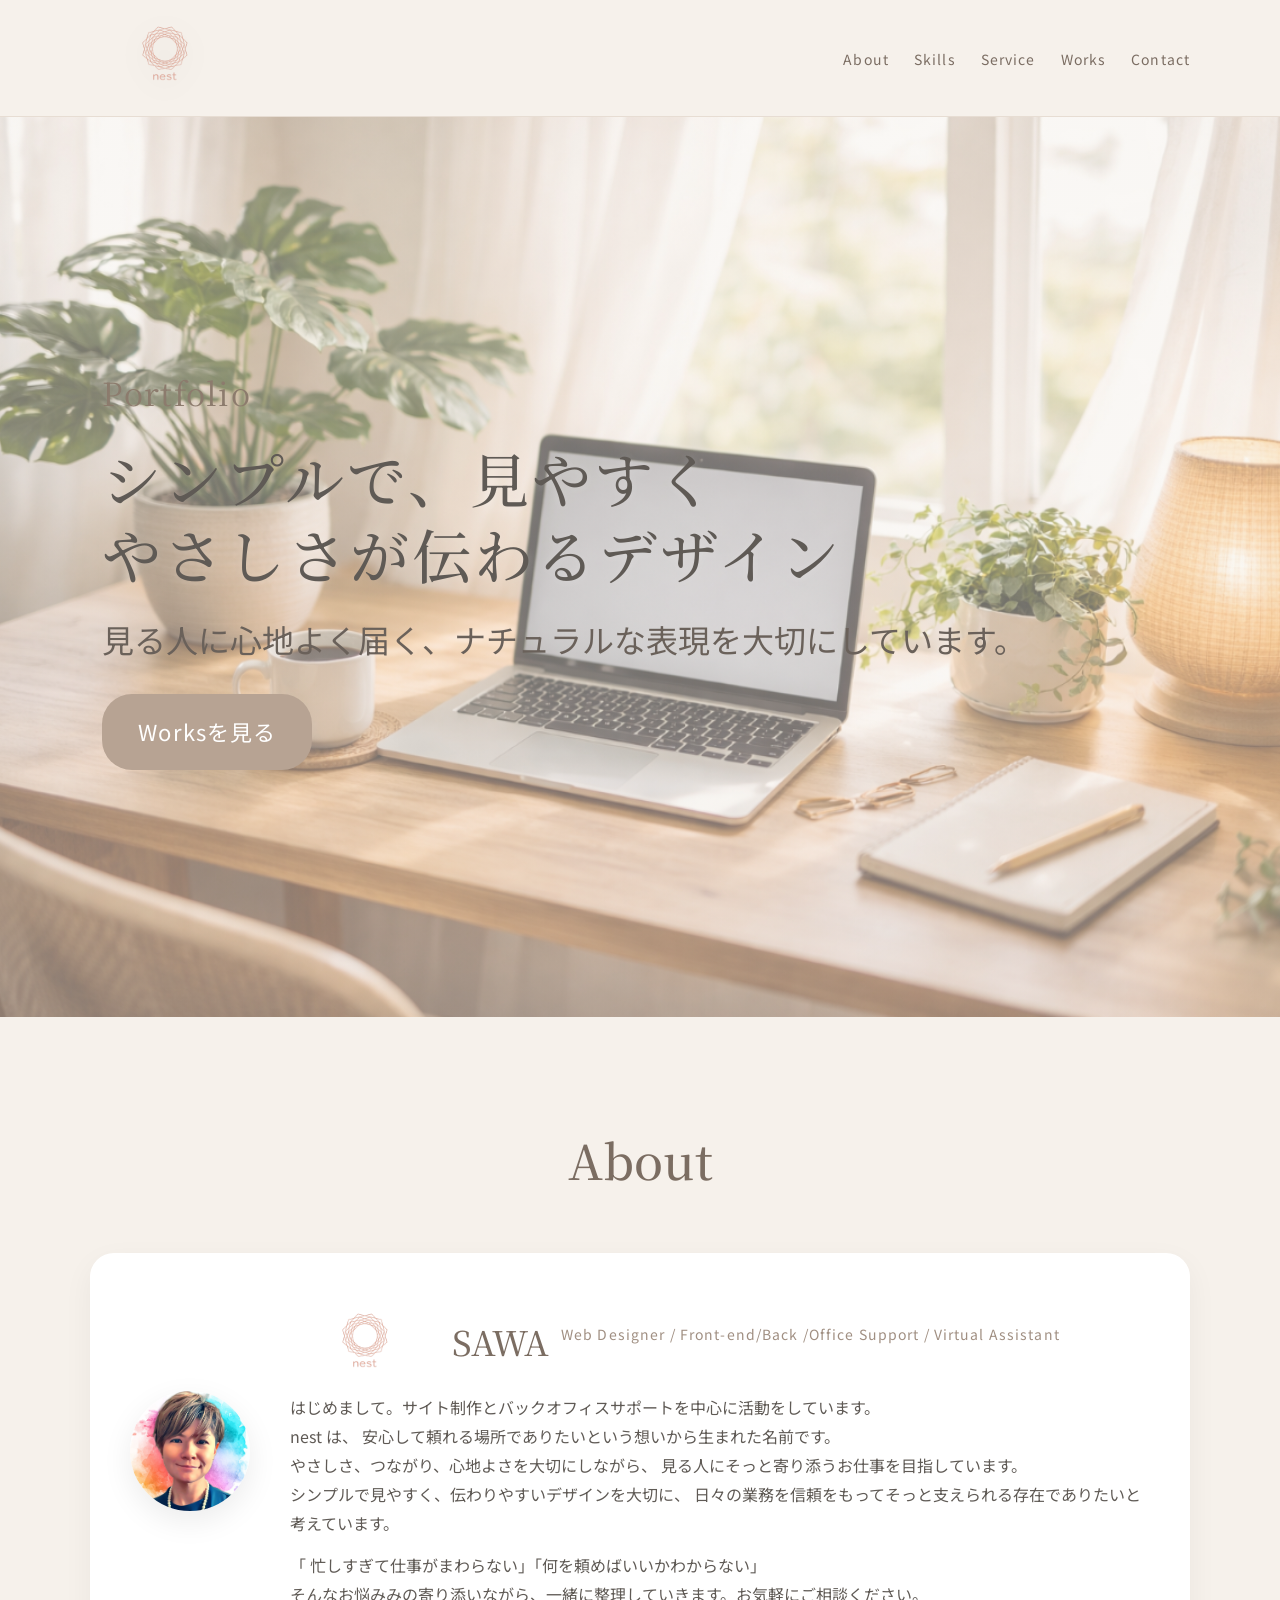
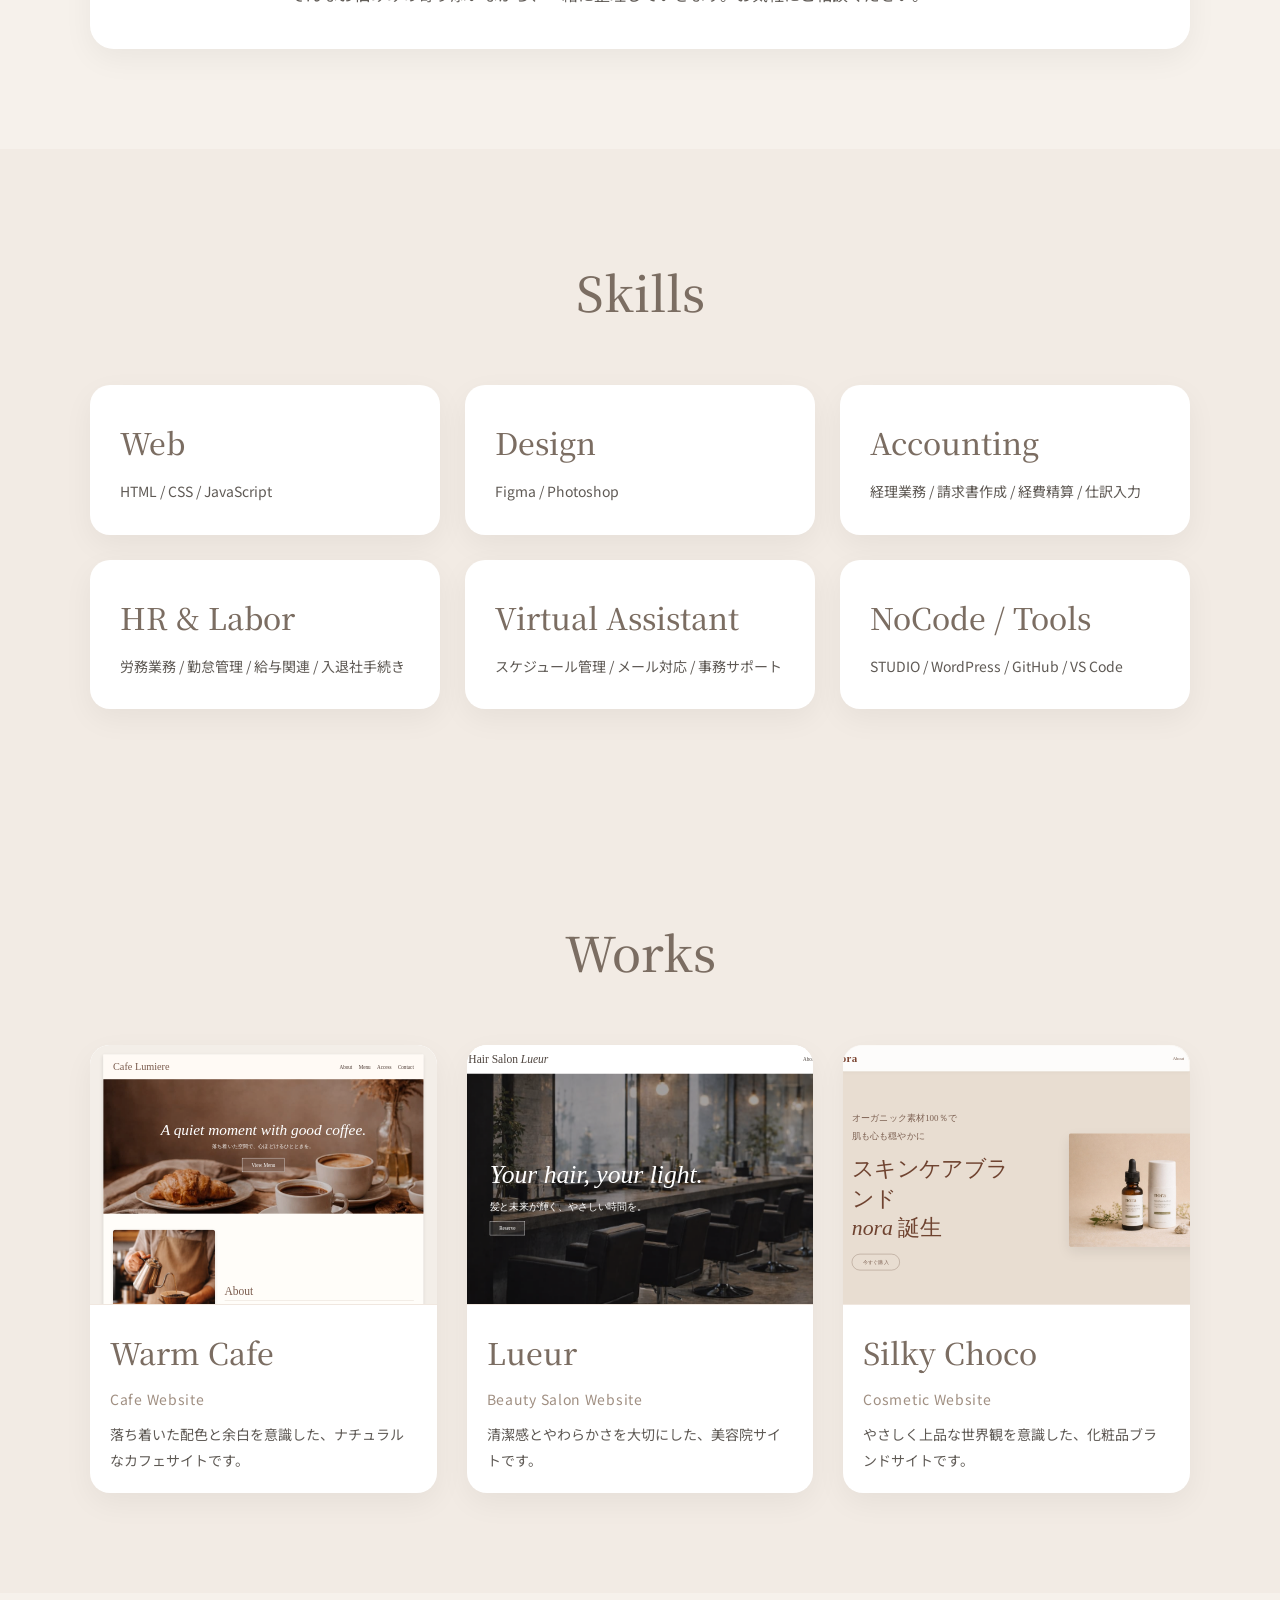
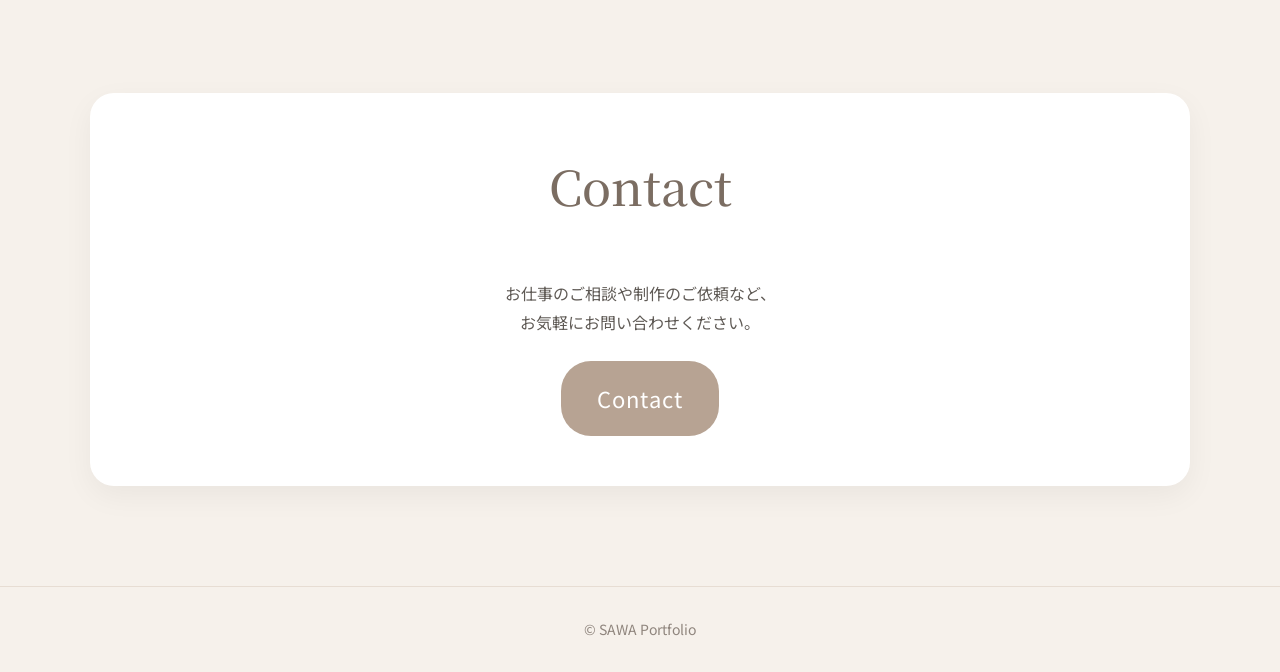
==== portfolio/index.html @ 620e0c81 "portfolioアップロード" ====
<!DOCTYPE html>
<html lang="ja">
<head>
  <meta charset="UTF-8">
  <meta name="viewport" content="width=device-width, initial-scale=1.0">
  <title>SAWA Portfolio</title>
  <meta name="description" content="Webデザインとサイト制作、バックオフィスサポートを中心に活動するSAWAのポートフォリオサイトです。何をつくりたいかわからないお悩みにも寄り添い、一緒に形にしていきます。">

  <link rel="preconnect" href="https://fonts.googleapis.com">
  <link rel="preconnect" href="https://fonts.gstatic.com" crossorigin>
  <link href="https://fonts.googleapis.com/css2?family=Noto+Serif+JP:wght@400;500;600&family=Noto+Sans+JP:wght@300;400;500&display=swap" rel="stylesheet">

  <link rel="stylesheet" href="style.css">
</head>
<body>

  <header class="header">
    <div class="container header-inner">
      <a href="index.html" class="logo">
      <img src="images/logo.png" alt="nestロゴ">
</a>

      <nav>
        <ul class="nav">
          <li><a href="#about">About</a></li>
          <li><a href="#skills">Skills</a></li>
          <li><a href="#service">Service</a></li>
          <li><a href="#works">Works</a></li>
          <li><a href="#contact">Contact</a></li>
        </ul>
      </nav>
    </div>
  </header>

  <main>
    <section class="hero fade">
      <div class="container hero-inner">
        <div class="hero-copy">
          <p class="hero-label">Portfolio</p>

          <h1 class="hero-title fade-up delay-2">
            シンプルで、見やすく<br>  
            やさしさが伝わるデザイン
          </h1>

          <p class="hero-message fade-up delay-3">
            見る人に心地よく届く、ナチュラルな表現を大切にしています。
          </p>

          <a href="#works" class="button fade-up delay-4">Worksを見る</a>
        </div>
      </div>
    </section>

    <section id="about" class="section fade">
      <div class="container">
        <h2 class="section-title">About</h2>

        <div class="about-box">
          <div class="about-image">
            <img src="images/profile.jpg" alt="SAWAのプロフィール写真">
          </div>

          <div class="about-text">
           <div class="name-row">
             <img src="images/logo.png" class="name-logo">
            <h3 class="profile-name">SAWA</h3>
            <p class="profile-role">Web Designer / Front-end/Back /Office Support / Virtual Assistant</p>
            </div>
            <p>
              はじめまして。サイト制作とバックオフィスサポートを中心に活動をしています。
            </p>
        <div class="brand-concept">
         <p class="brand-text">
         <span class="brand-name">nest</span> は、  
          安心して頼れる場所でありたいという想いから生まれた名前です。<br>  
          やさしさ、つながり、心地よさを大切にしながら、
         見る人にそっと寄り添うお仕事を目指しています。
            </p>
        </div>

            <p>
              シンプルで見やすく、伝わりやすいデザインを大切に、
              日々の業務を信頼をもってそっと支えられる存在でありたいと考えています。
            </p>

            <p>
             「 忙しすぎて仕事がまわらない」「何を頼めばいいかわからない」<br>
             そんなお悩みみの寄り添いながら、一緒に整理していきます。お気軽にご相談ください。

            </p>
          </div>
        </div>
      </div>
    </section>

    <section id="skills" class="section soft fade">
      <div class="container">
        <h2 class="section-title">Skills</h2>
        <div class="card-grid skills-grid">

  <div class="card">
    <h3>Web</h3>
    <p>HTML / CSS / JavaScript</p>
  </div>

  <div class="card">
    <h3>Design</h3>
    <p>Figma / Photoshop</p>
  </div>

  <div class="card">
    <h3>Accounting</h3>
    <p>経理業務 / 請求書作成 / 経費精算 / 仕訳入力</p>
  </div>

  <div class="card">
    <h3>HR & Labor</h3>
    <p>労務業務 / 勤怠管理 / 給与関連 / 入退社手続き</p>
  </div>

  <div class="card">
    <h3>Virtual Assistant</h3>
    <p>スケジュール管理 / メール対応 / 事務サポート</p>
  </div>

  <div class="card">
    <h3>NoCode / Tools</h3>
    <p>STUDIO / WordPress / GitHub / VS Code</p>
  </div>
  </div>
  </div>
</section>

    <section id="works" class="section soft fade">
      <div class="container">
        <h2 class="section-title">Works</h2>

        <div class="works-grid">
          <a href="cafe.html" class="work">
            <div class="work-frame">
              <iframe src="works/cafe-site/index.html" title="Warm Cafe プレビュー" loading="lazy"></iframe>
             <span class="work-overlay">view Project</span>
            </div>
            <div class="work-body">
              <h3>Warm Cafe</h3>
              <p class="work-category">Cafe Website</p>
              <p class="work-description">
                落ち着いた配色と余白を意識した、ナチュラルなカフェサイトです。
              </p>
            </div>
          </a>

          <a href="beauty.html" class="work work-beauty">
            <div class="work-frame">
              <iframe src="works/beauty-site/index.html" title="Lueur プレビュー" loading="lazy"></iframe>
              <span class="work-overlay">view Project</span>
            </div>
            <div class="work-body">
              <h3>Lueur</h3>
              <p class="work-category">Beauty Salon Website</p>
              <p class="work-description">
                清潔感とやわらかさを大切にした、美容院サイトです。
              </p>
            </div>
          </a>

          <a href="cosmetic.html" class="work work-cosmetic">
            <div class="work-frame">
              <iframe src="works/cosmetic-site/index.html" title="Silky Choco プレビュー" loading="lazy"></iframe>
             <span class="work-overlay">view Project</span>
            </div>
            <div class="work-body">
              <h3>Silky Choco</h3>
              <p class="work-category">Cosmetic Website</p>
              <p class="work-description">
                やさしく上品な世界観を意識した、化粧品ブランドサイトです。
              </p>
            </div>
          </a>
        </div>
      </div>
    </section>

    <section id="contact" class="section fade">
      <div class="container">
        <div class="contact">
          <h2 class="section-title">Contact</h2>

          <p>
            お仕事のご相談や制作のご依頼など、<br>
            お気軽にお問い合わせください。
          </p>

          <a href="mailto:uminokofellows@gmail.com" class="button">Contact</a>
        </div>
      </div>
    </section>
  </main>

  <footer class="footer">
    <div class="container">
      <p>© SAWA Portfolio</p>
    </div>
  </footer>

  <script src="script.js"></script>
</body>
</html>
---- portfolio/style.css ----
* {
  margin: 0;
  padding: 0;
  box-sizing: border-box;
}

html {
  scroll-behavior: smooth;
}

body {
  font-family: "Noto Sans JP", sans-serif;
  background: #f6f1eb;
  color: #5f5a55;
  line-height: 1.8;
}

img {
  width: 100%;
  display: block;
}
.name-row {
  display: flex;
  align-items: center;
  gap: 12px;
}

.name-logo {
  width: 150px;
  height: auto;
}

a {
  text-decoration: none;
  color: inherit;
}

ul {
  list-style: none;
}

iframe {
  display: block;
}

.container {
  width: 90%;
  max-width: 1100px;
  margin: 0 auto;
}

.section {
  padding: 100px 0;
}

.soft {
  background: #f2ebe4;
}

.section-title {
  font-family: "Noto Serif JP", serif;
  font-size: 48px;
  text-align: center;
  color: #7b6d62;
  margin-bottom: 50px;
  font-weight: 500;
}

/* header */
.header {
  background: rgba(246, 241, 235, 0.95);
  border-bottom: 1px solid #e7ddd3;
  position: sticky;
  top: 0;
  z-index: 100;
  backdrop-filter: blur(8px);
  border-bottom: 1px solid #e7ddd3;
}

.header-inner {
  display: flex;
  justify-content: space-between;
  align-items: center;
  padding: 8px 0;
}

.logo {
  font-family: "Noto Serif JP", serif;
  font-size: 28px;
  color: #7b6d62;
}

.about-logo {
  width: 80px;
  margin: 10px 0 20px;
}

.nav {
  display: flex;
  gap: 25px;
}

.nav a {
  position: relative;
  color: #7b6d62;
  font-size: 14px;
  letter-spacing: 0.08em;
}

.nav a::after {
  content: "";
  position: absolute;
  left: 0;
  bottom: -4px;
  width: 0;
  height: 1px;
  background: #7b6d62;
  transition: 0.3s;
}

.nav a:hover::after {
  width: 100%;
}

/* hero */
.hero {
  height: 100vh;
  background:
    linear-gradient(
      rgba(246, 241, 235, 0.45),
      rgba(246, 241, 235, 0.45)
    ),
    url("images/desk.jpg");
  background-size: cover;
  background-position: center;
  display: flex;
  align-items: center;
  animation: heroZoom 18s ease-in-out infinite alternate;
}

.hero-inner {
  width: 100%;
  margin-left: 8%;
}

.hero-copy {
  max-width: 1000px;
  background: none;
  padding: 0;
  border-radius: 0;
}

.hero-label {
  font-family: "Noto Serif JP", serif;
  font-size: 28px;
  color: #8c7b6d;
  letter-spacing: 0.04em;
  margin-bottom: 18px;
}

.hero-title {
  font-family: "Noto Serif JP", serif;
  letter-spacing: 0.05em;
  line-height: : 1.6;
  font-size: 59px;
  line-height: 1.3;
  color: #5f5a55;
  font-weight: 500;
  margin-bottom: 18px;
  text-shadow: 0 1px 8px rgba(255, 255, 255, 0.18);
}

.hero-message {
  font-size: 32px;
  line-height: 1.8;
  color: #6a615a;
  margin-bottom: 26px;
}
.hero-label {
  font-size: 32px;
}



.button {
  display: inline-block;
  background: #b7a393;
  color: #ffffff;
  padding: 18px 36px;
  border-radius: 30px;
  transition: 0.3s;
  letter-spacing: 0.05em;
  transition: 0.3s;
  font-size: 22px;
  
}

.button:hover {
  opacity: 0.85;
}

@keyframes heroZoom {
  0% {
    background-size: 100%;
  }
  100% {
    background-size: 110%;
  }
}

@keyframes heroText {
  to {
    opacity: 1;
    transform: translateY(0);
  }
}

/* about */
.about-box {
  display: flex;
  gap: 40px;
  align-items: center;
  background: #ffffff;
  padding: 40px;
  border-radius: 24px;
  box-shadow: 0 10px 30px rgba(0, 0, 0, 0.05);
}

.about-image {
  flex-shrink: 0;
}

.about-image img {
  width: 120px;
  height: 120px;
  object-fit: cover;
  border-radius: 50%;
  box-shadow: 0 10px 30px rgba(0, 0, 0, 0.08);
}

.profile-name {
  font-family: "Noto Serif JP", serif;
  font-size: 34px;
  color: #7b6d62;
  margin-bottom: 4px;
  font-weight: 500;
}

.profile-role {
  color: #a08f82;
  font-size: 14px;
  letter-spacing: 0.08em;
  margin-bottom: 18px;
}

.about-text p + p {
  margin-top: 14px;
}

/* cards */
.card-grid {
  display: grid;
  gap: 25px;
}

.skills-grid {
  display: grid;
  grid-template-columns: repeat(3, 1fr);
  gap: 25px;
}


.service-grid {
   grid-template-columns: repeat(3, 1fr);
}

.card {
  display: block;
  background: #ffffff;
  padding: 30px;
  border-radius: 20px;
  box-shadow: 0 10px 30px rgba(0, 0, 0, 0.05);
  transition: 0.3s;
}

#skills{
  opacity: 1;
  visibility: visible;
}

.card:hover {
  transform: translateY(-8px);
  box-shadow: 0 20px 40px rgba(0, 0, 0, 0.08);
}

.card h3 {
  font-family: "Noto Serif JP", serif;
  font-size: 30px;
  color: #7b6d62;
  margin-bottom: 10px;
  font-weight: 500;
}

.card p {
  font-size: 14px;
  color: #5f5a55;
}

/* works */
.works-grid {
  display: grid;
  grid-template-columns: repeat(3, 1fr);
  gap: 30px;
}

.work {
  display: block;
  background: #ffffff;
  border-radius: 20px;
  overflow: hidden;
  box-shadow: 0 10px 30px rgba(0, 0, 0, 0.05);
  transition: 0.3s;
}

.work:hover {
  transform: translateY(-8px);
  box-shadow: 0 20px 40px rgba(0, 0, 0, 0.08);
}

.work-frame {
  width: 100%;
  height: 260px;
  overflow: hidden;
  background: #fff;
  border-bottom: 1px solid #f0e7df;
  position: relative;
}

.work-frame iframe {
  width: 1440px;
  height: 900px;
  border: none;
  position: absolute;
  top: 0;
  left: 50%;
  transform: translateX(-50%) scale(0.32);
  transform-origin: top center;
  pointer-events: none;
}

.work-overlay{
  position: absolute;
  inset: 0;
  display: flex;
  align-items: center;
  justify-content: center;
  color: #fff;
  font-size: 20px;
  letter-spacing: 0.06em;
  opacity: 0;
  transition: 0.3s;
  background: rgba(60,52,46,0,12);
}
.work:hover .work-overlay{
  opacity: 1;
}

.work-beauty .work-frame iframe {
  transform: translateX(-47%) scale(0.32);
}

.work-cosmetic .work-frame iframe {
  transform: translateX(-48%) scale(0.32);
}

.work-body {
  padding: 20px;
}

.work h3 {
  margin-bottom: 8px;
  font-family: "Noto Serif JP", serif;
  font-size: 30px;
  color: #7b6d62;
  font-weight: 500;
}

.work-category {
  margin-bottom: 10px;
  font-size: 14px;
  color: #a08f82;
  letter-spacing: 0.05em;
}

.work-description {
  font-size: 14px;
  color: #5f5a55;
  line-height: 1.8;
}

/* contact */
.contact {
  text-align: center;
  background: #ffffff;
  padding: 50px;
  border-radius: 24px;
  box-shadow: 0 10px 30px rgba(0, 0, 0, 0.05);
}

.contact p {
  margin-bottom: 24px;
}

/* footer */
.footer {
  text-align: center;
  padding: 30px 0;
  border-top: 1px solid #e7ddd3;
  color: #8f857d;
  font-size: 14px;
}

/* detail */
.detail-page {
  padding-bottom: 80px;
}

.detail-hero {
  padding: 80px 0 40px;
}

.detail-container {
  max-width: 900px;
}

.back-link {
  display: inline-block;
  margin-bottom: 24px;
  color: #a08f82;
  font-size: 14px;
}

.detail-category {
  color: #a08f82;
  font-size: 14px;
  letter-spacing: 0.1em;
  margin-bottom: 12px;
  text-transform: uppercase;
}

.detail-title {
  font-family: "Noto Serif JP", serif;
  font-size: 58px;
  line-height: 1.1;
  color: #7b6d62;
  margin-bottom: 18px;
  font-weight: 500;
}

.detail-lead {
  max-width: 760px;
  color: #6b645e;
}

.detail-section {
  padding: 20px 0 60px;
}

.detail-block + .detail-block {
  margin-top: 50px;
}

.detail-heading {
  font-family: "Noto Serif JP", serif;
  font-size: 36px;
  color: #7b6d62;
  margin-bottom: 18px;
  font-weight: 500;
}

.detail-heading-small {
  font-family: "Noto Serif JP", serif;
  font-size: 28px;
  color: #7b6d62;
  margin-bottom: 12px;
  font-weight: 500;
}

.site-preview {
  background: #ffffff;
  padding: 20px;
  border-radius: 20px;
  box-shadow: 0 10px 30px rgba(0, 0, 0, 0.05);
  margin-bottom: 20px;
}

.site-preview iframe {
  width: 100%;
  height: 800px;
  border: none;
  border-radius: 10px;
  background: #fff;
}

.preview-note {
  margin: 16px 0 20px;
  font-size: 14px;
  color: #8a7f74;
}

.detail-info-grid {
  display: grid;
  grid-template-columns: repeat(2, 1fr);
  gap: 24px;
  margin-top: 50px;
}

.detail-card {
  background: #ffffff;
  padding: 24px;
  border-radius: 20px;
  box-shadow: 0 10px 30px rgba(0, 0, 0, 0.05);
}

.detail-list {
  list-style: disc;
  padding-left: 1.2em;
}

.detail-list li + li {
  margin-top: 8px;
}

/* fade */
.fade-up {
  opacity: 0;
  transform: translateY(20px);
  animation: fadeUp 1s ease forwards;
}

.delay-1 {
  animation-delay: 0.2s;
}

.delay-2 {
  animation-delay: 0.5s;
}

.delay-3 {
  animation-delay: 0.8s;
}

.delay-4 {
  animation-delay: 1.1s;
}

@keyframes fadeUp {
  to {
    opacity: 1;
    transform: translateY(0);
  }
}
.fade {
  opacity: 0;
  transform: translateY(30px);
  transition: opacity 1s ease, transform 1s ease;
}

.fade.show {
  opacity: 1;
  transform: translateY(0);
}

.fade{
  opacity: 0;
  transform: translateY(30px);
  transition: opacity 0.8s ease, transform 0.8s ease;
}

.fade.show{
  opacity: 1;
  transform: translateY(0);
}


/* responsive */
@media (max-width: 900px) {
  .skills-grid {
    grid-template-columns: repeat(2, 1fr);
  }

  .service-grid,
  .works-grid,
  .detail-info-grid {
    grid-template-columns: 1fr;
  }

  .about-box {
    flex-direction: column;
    text-align: center;
  }
}
.logo img {
  height: 50px;
  filter: drop-shadow(0 6px 14px rgba(0, 0, 0, 0.1));
  transform: translateY(-2px);
}
.header .logo img {
  width: 150px !important;
  height: auto !important;
}

@media (max-width: 768px) {
  .header-inner {
    flex-direction: column;
    gap: 14px;
  }

  .nav {
    flex-wrap: wrap;
    justify-content: center;
  }

  .hero {
    padding: 0;
    background-position: center;
  }

  .hero-inner {
    margin-left: 0;
    padding: 0 20px;
  }

  .hero-copy {
    max-width: 100%;
    padding: 28px 24px;
  }

  .hero-title,
  .detail-title {
    font-size: 48px;
    line-height: 1.4;
  }

  .section {
    padding: 80px 0;
  }

  .section-title {
    font-size: 40px;
  }

  .about-box,
  .contact {
    padding: 30px 20px;
  }

  .skills-grid {
    grid-template-columns: 1fr;
  }

  .about-image img {
    width: 100px;
    height: 100px;
  }

  .site-preview iframe {
    height: 560px;
  }

.work-frame {
  height: 180px;
}

.work-frame iframe {
  transform: translateX(-50%) scale(0.26);
  transform-origin: top center;
}
.work-beauty iframe{
  transform: translateX(-40%) scale(0.26);
}
.work-cosmetic iframe{
  transform: translateX(-38%) scale(0.26);
}
}
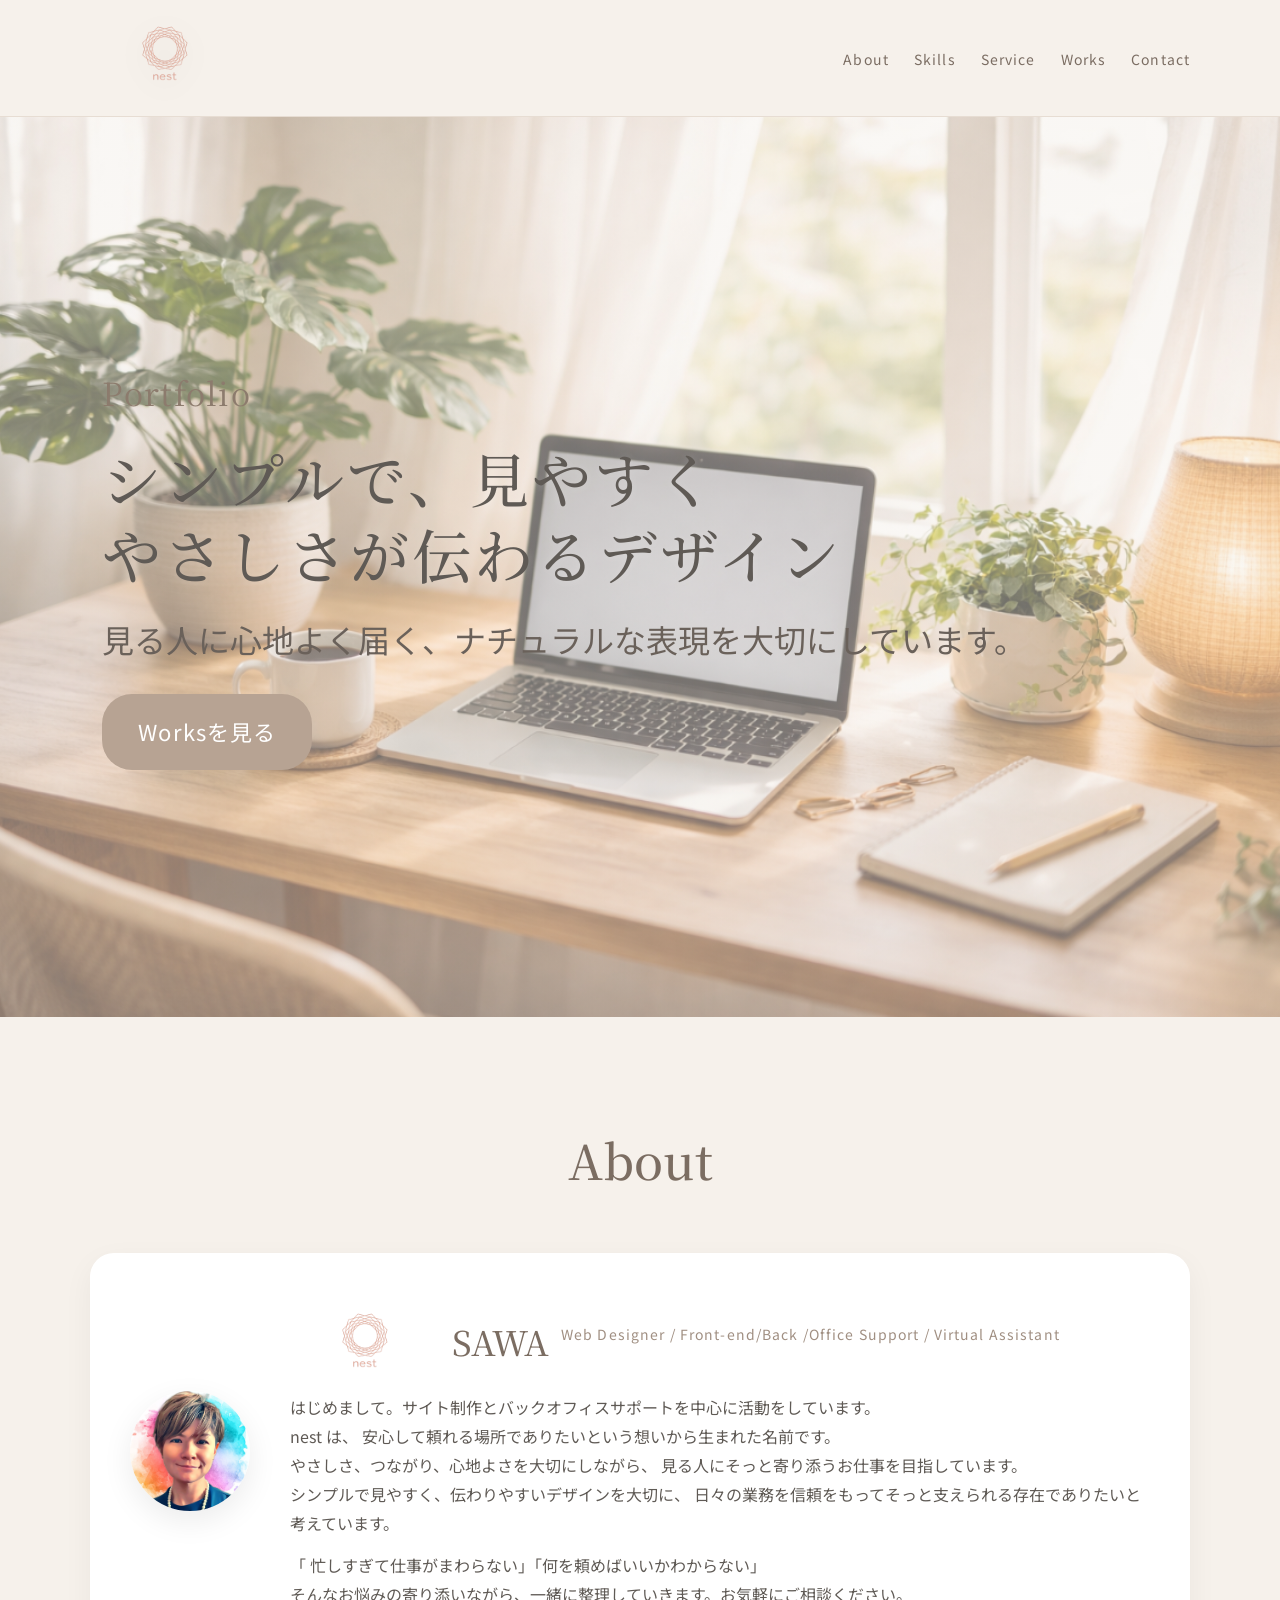
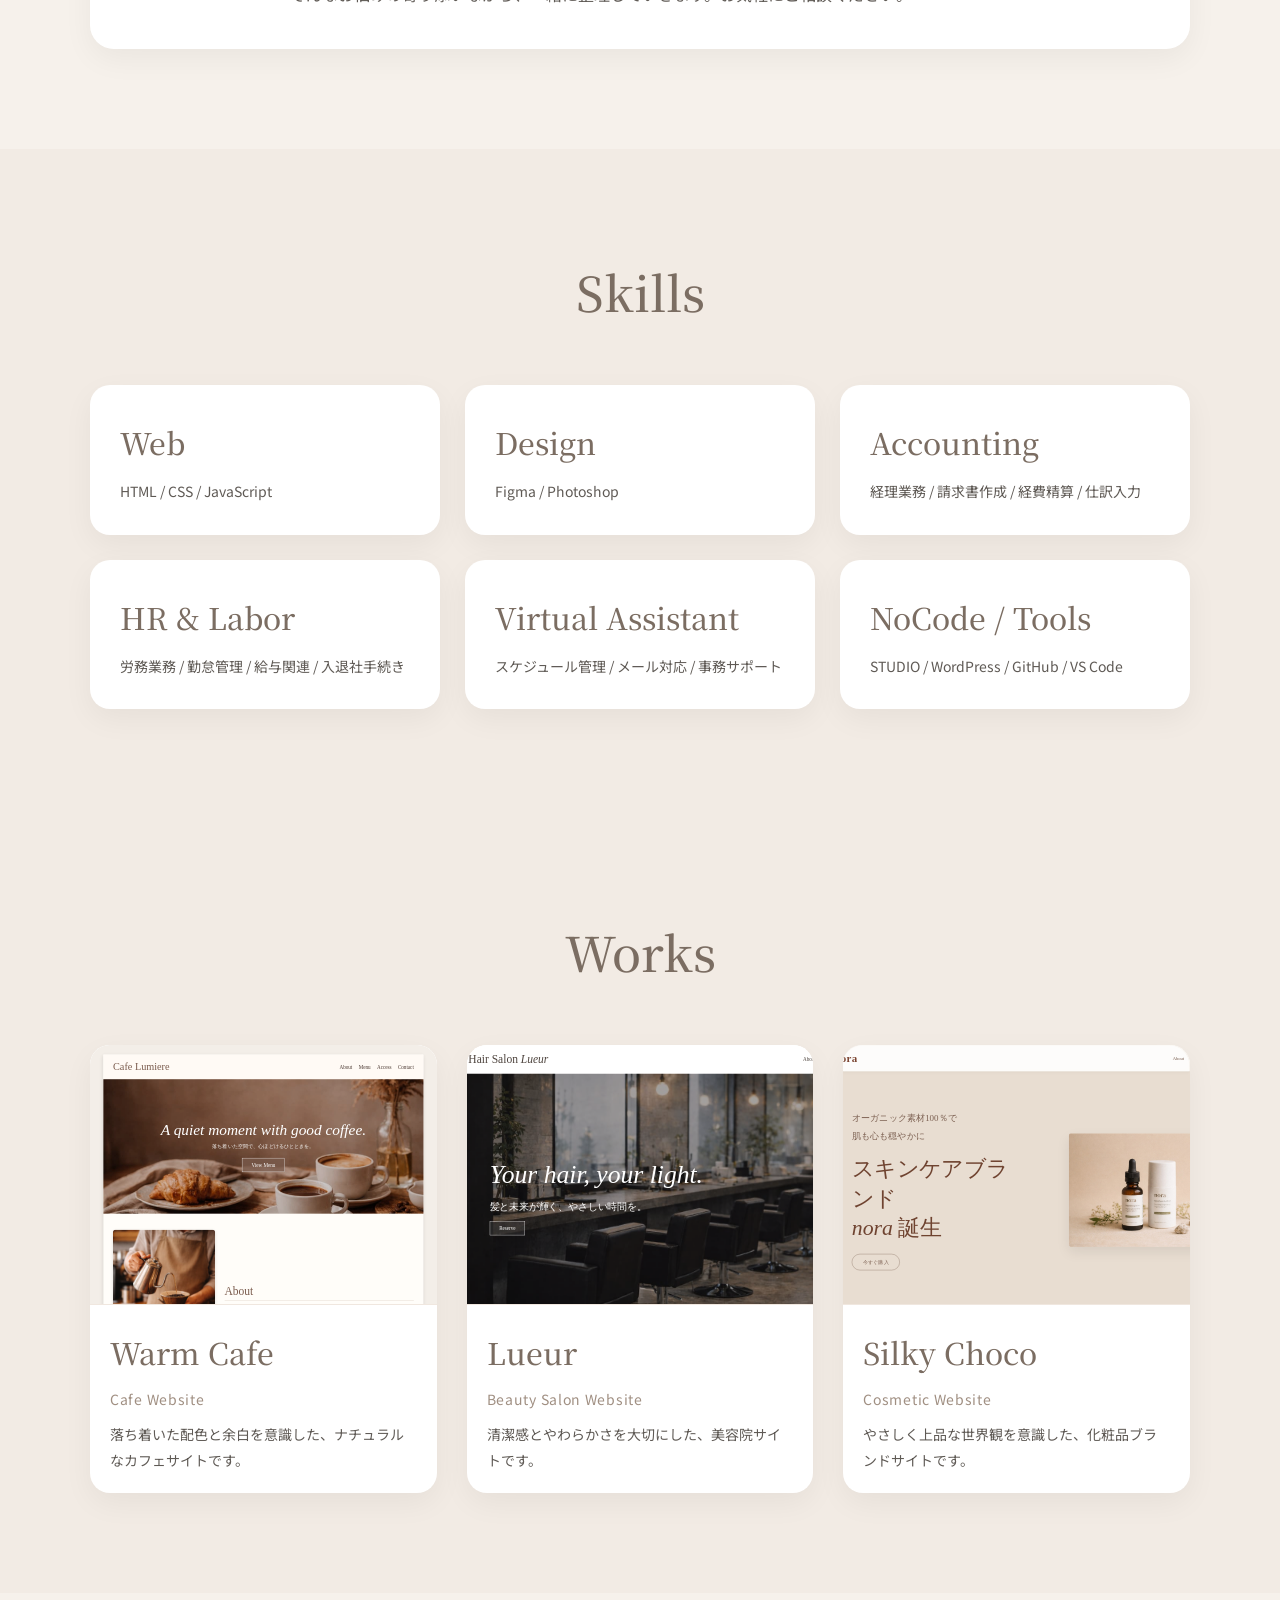
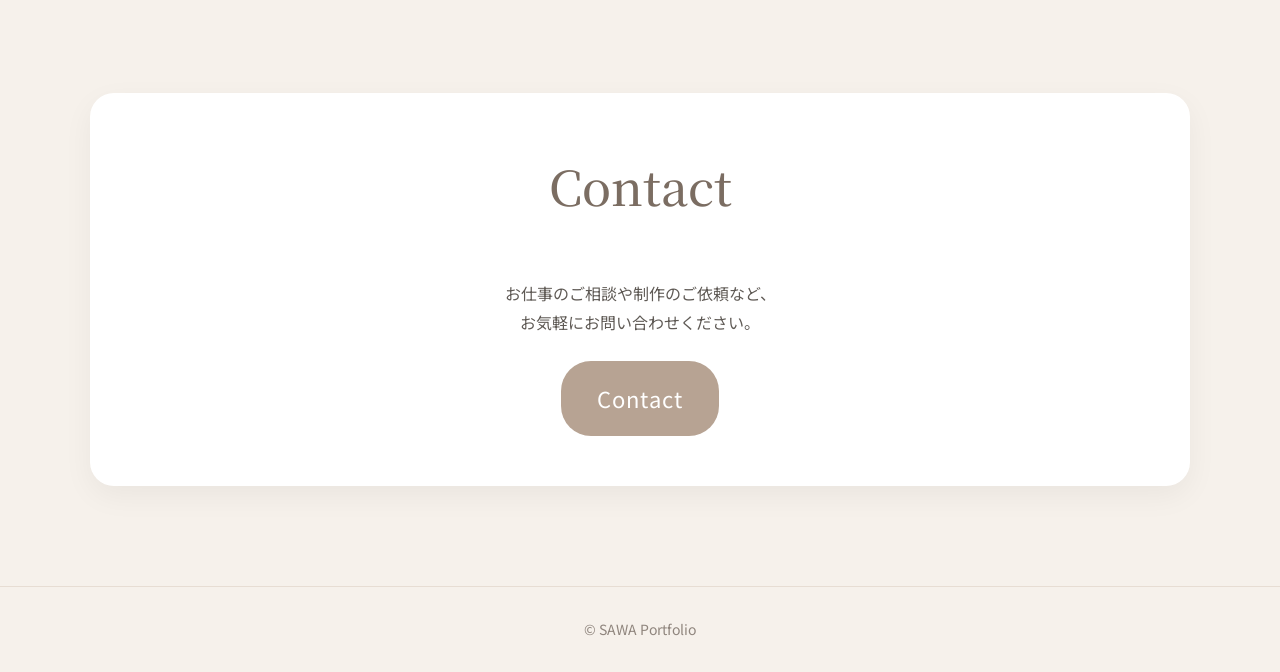
==== commit 77b97880: "Fix HTML encoding issues in index.html" ====
--- a/portfolio/index.html
+++ b/portfolio/index.html
@@ -86,7 +86,7 @@
 
             <p>
              「 忙しすぎて仕事がまわらない」「何を頼めばいいかわからない」<br>
-             そんなお悩みみの寄り添いながら、一緒に整理していきます。お気軽にご相談ください。
+             そんなお悩みの寄り添いながら、一緒に整理していきます。お気軽にご相談ください。
 
             </p>
           </div>
@@ -206,4 +206,4 @@
 
   <script src="script.js"></script>
 </body>
-</html>+</html>
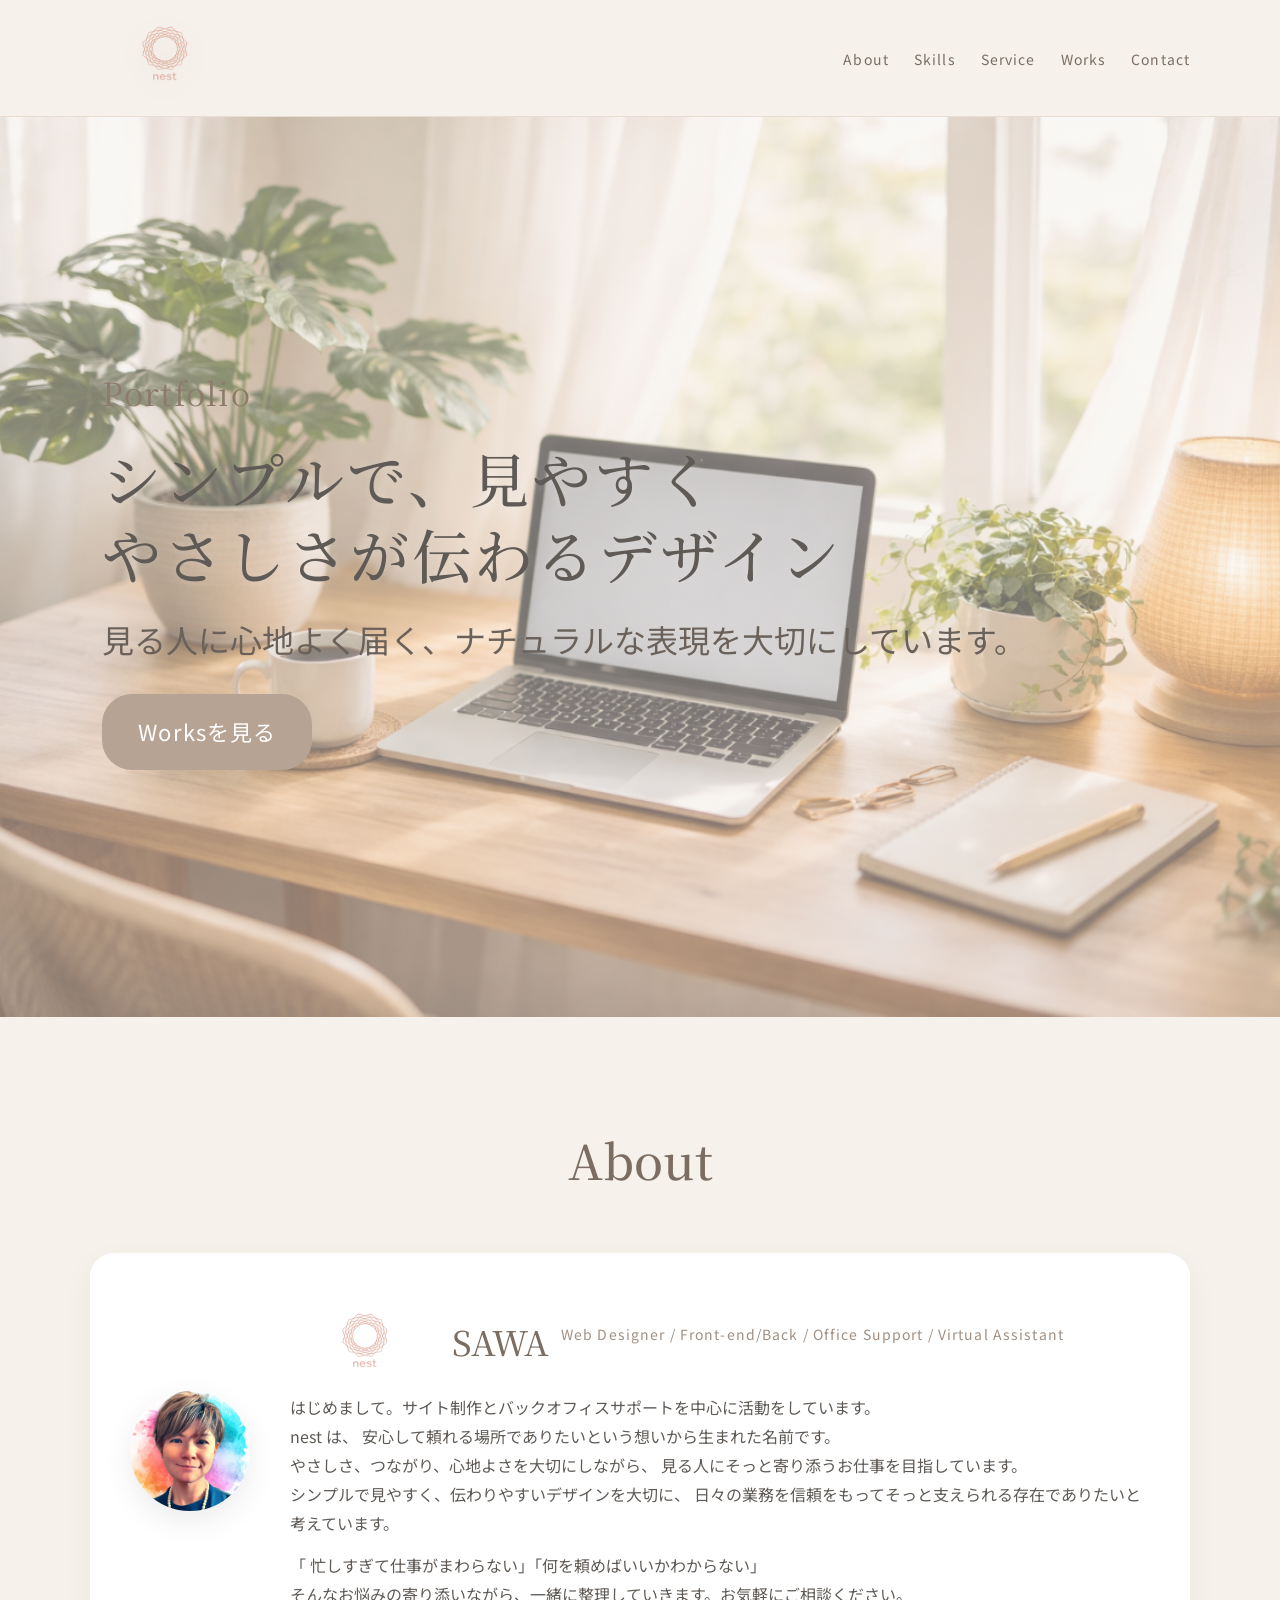
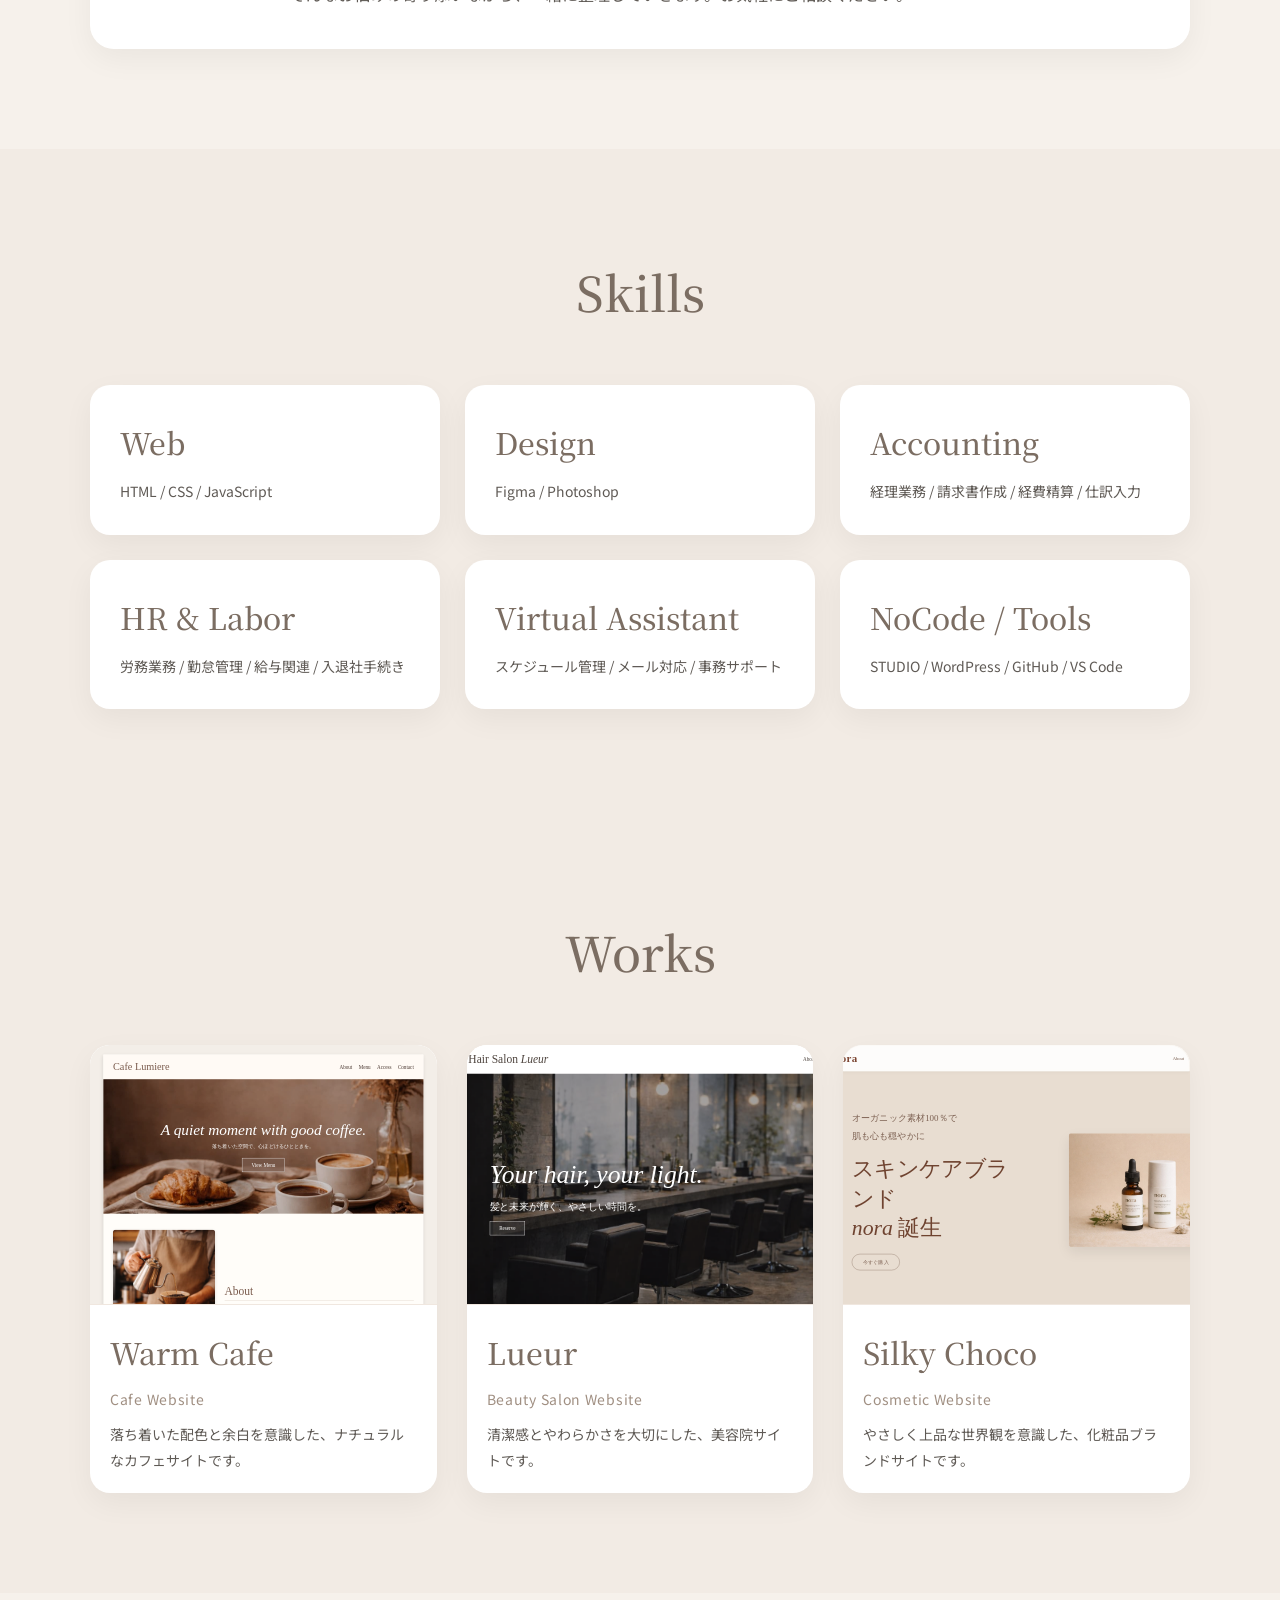
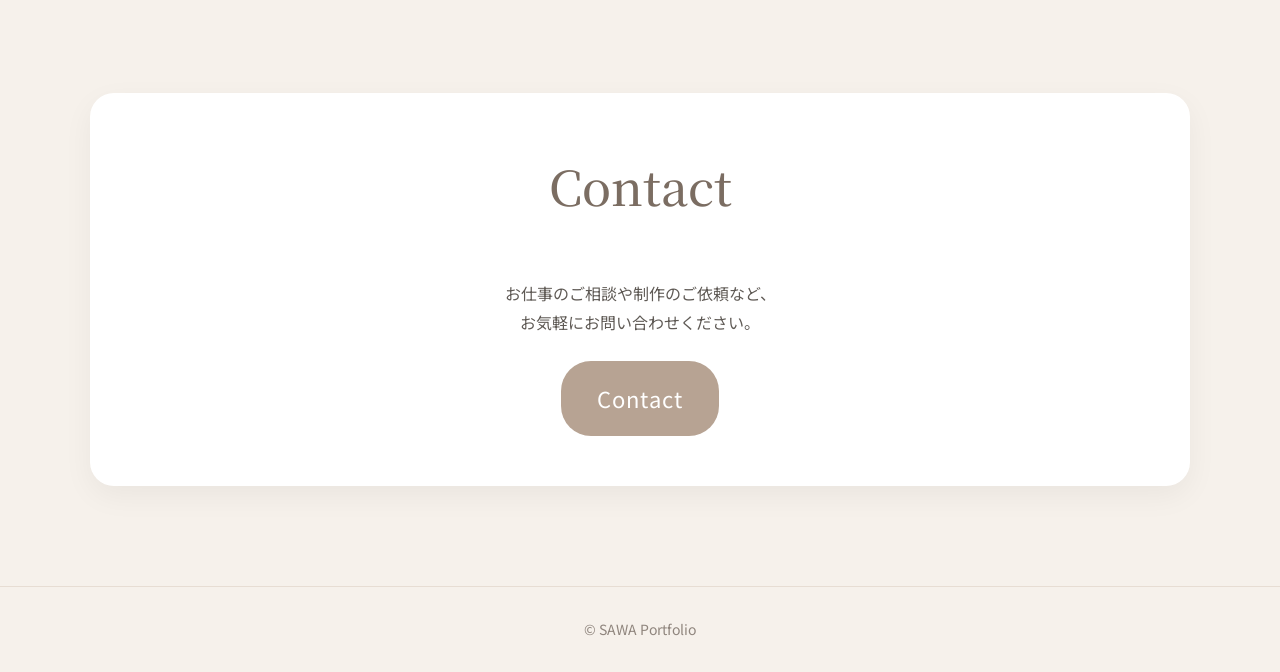
==== commit 0202036a: "Update index.html" ====
--- a/portfolio/index.html
+++ b/portfolio/index.html
@@ -65,7 +65,7 @@
            <div class="name-row">
              <img src="images/logo.png" class="name-logo">
             <h3 class="profile-name">SAWA</h3>
-            <p class="profile-role">Web Designer / Front-end/Back /Office Support / Virtual Assistant</p>
+            <p class="profile-role">Web Designer / Front-end/Back / Office Support / Virtual Assistant </p>
             </div>
             <p>
               はじめまして。サイト制作とバックオフィスサポートを中心に活動をしています。
